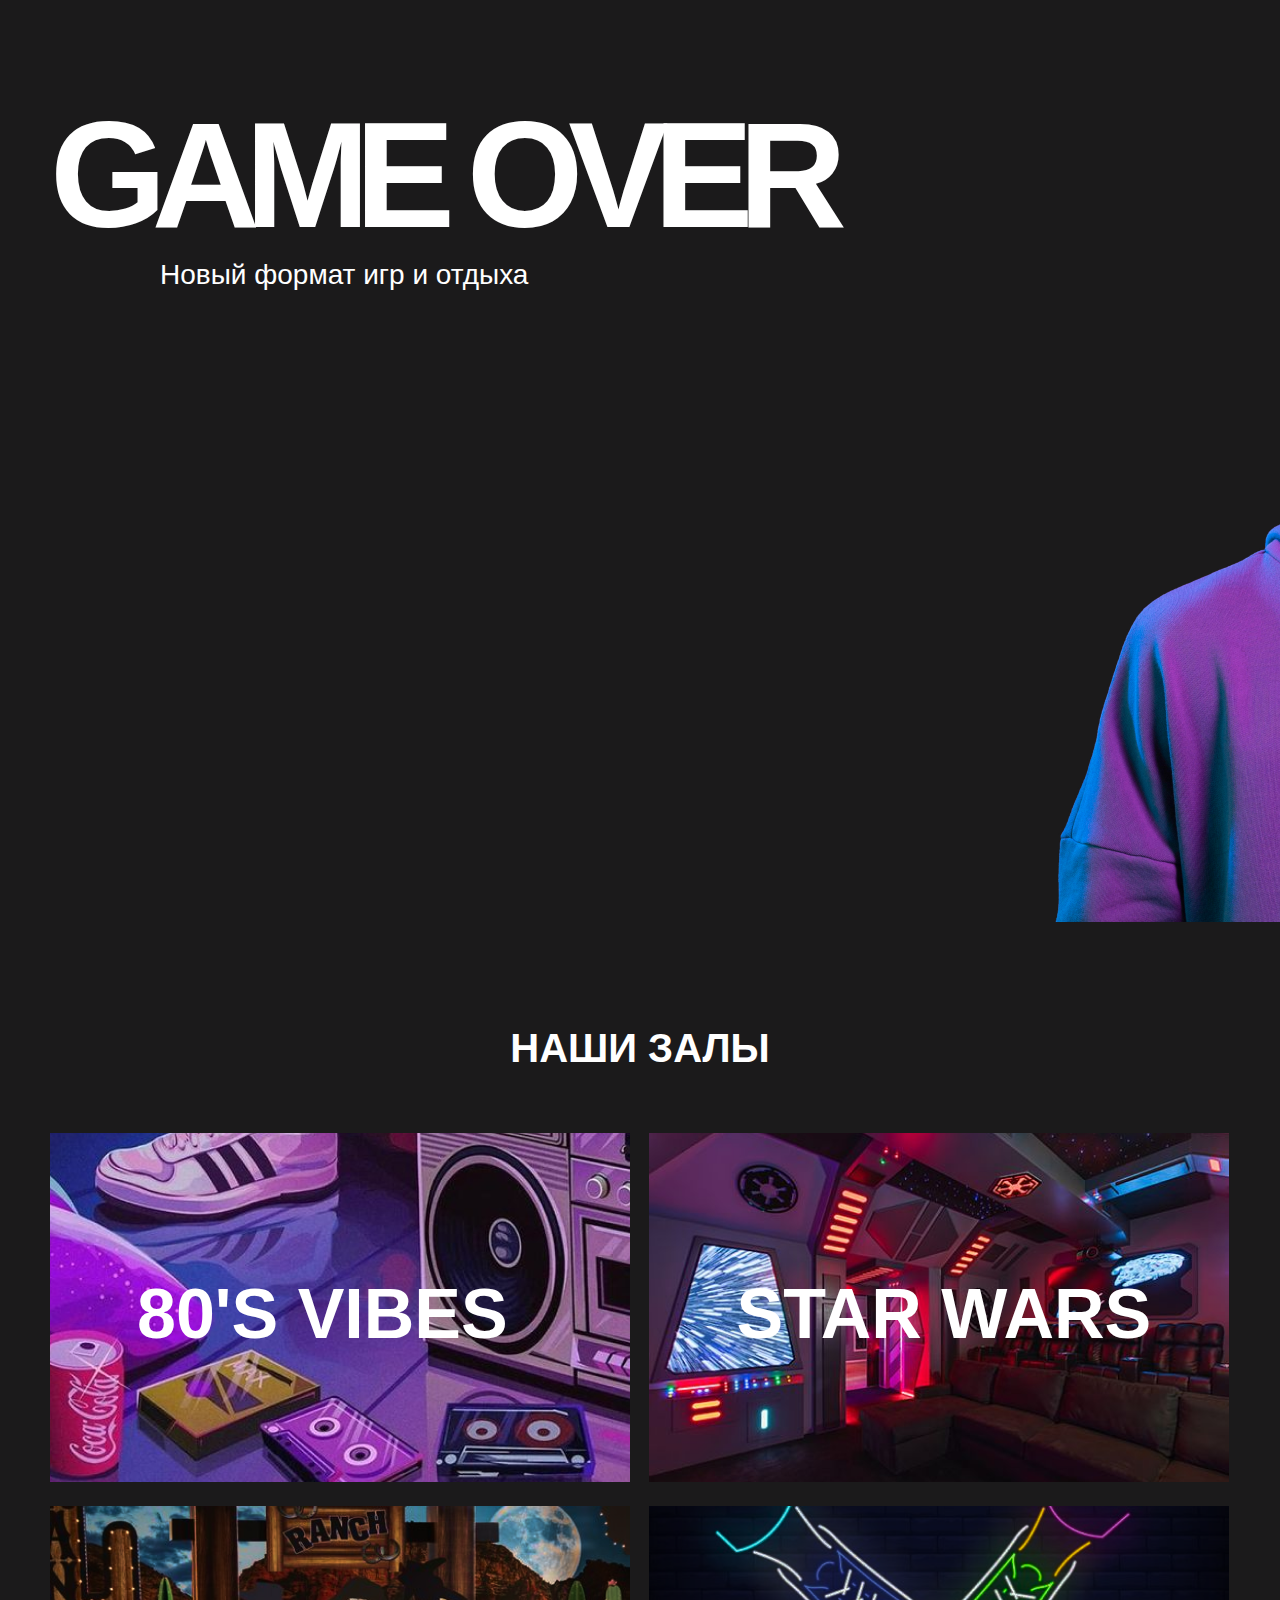
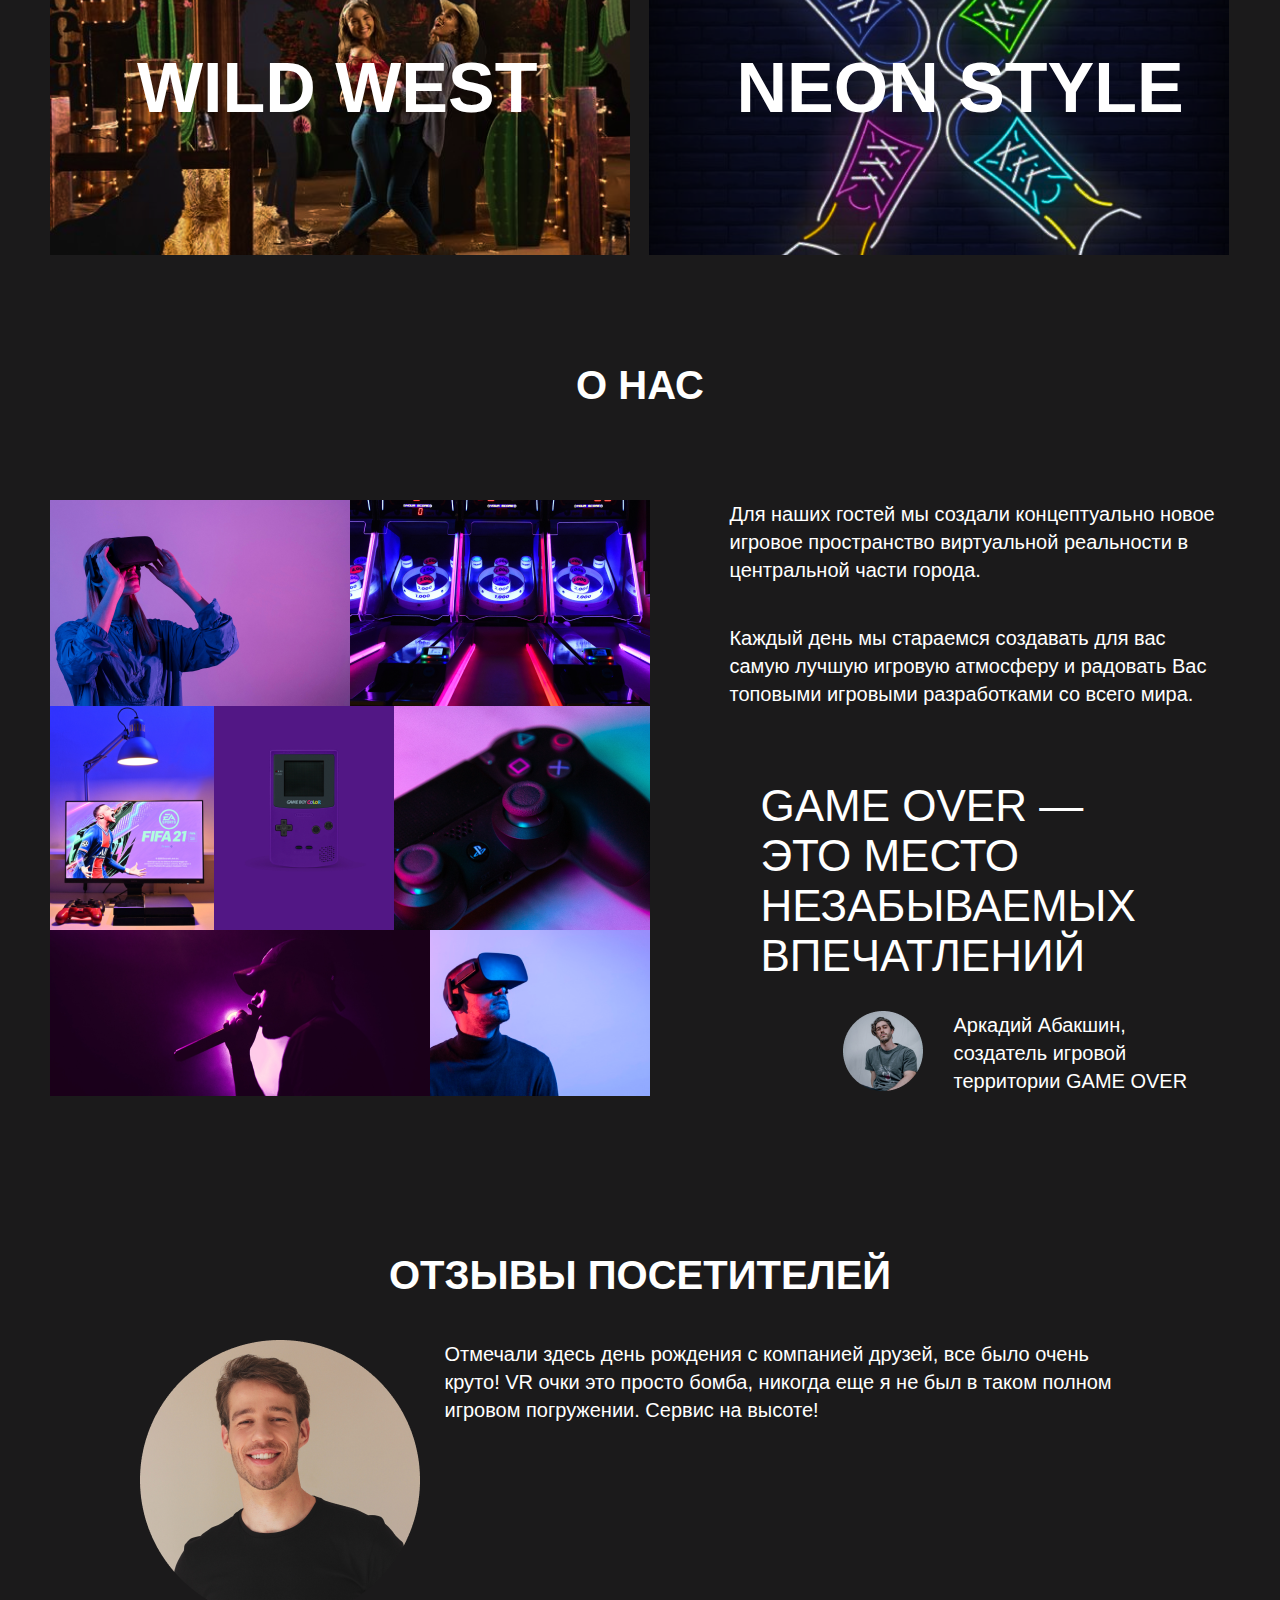
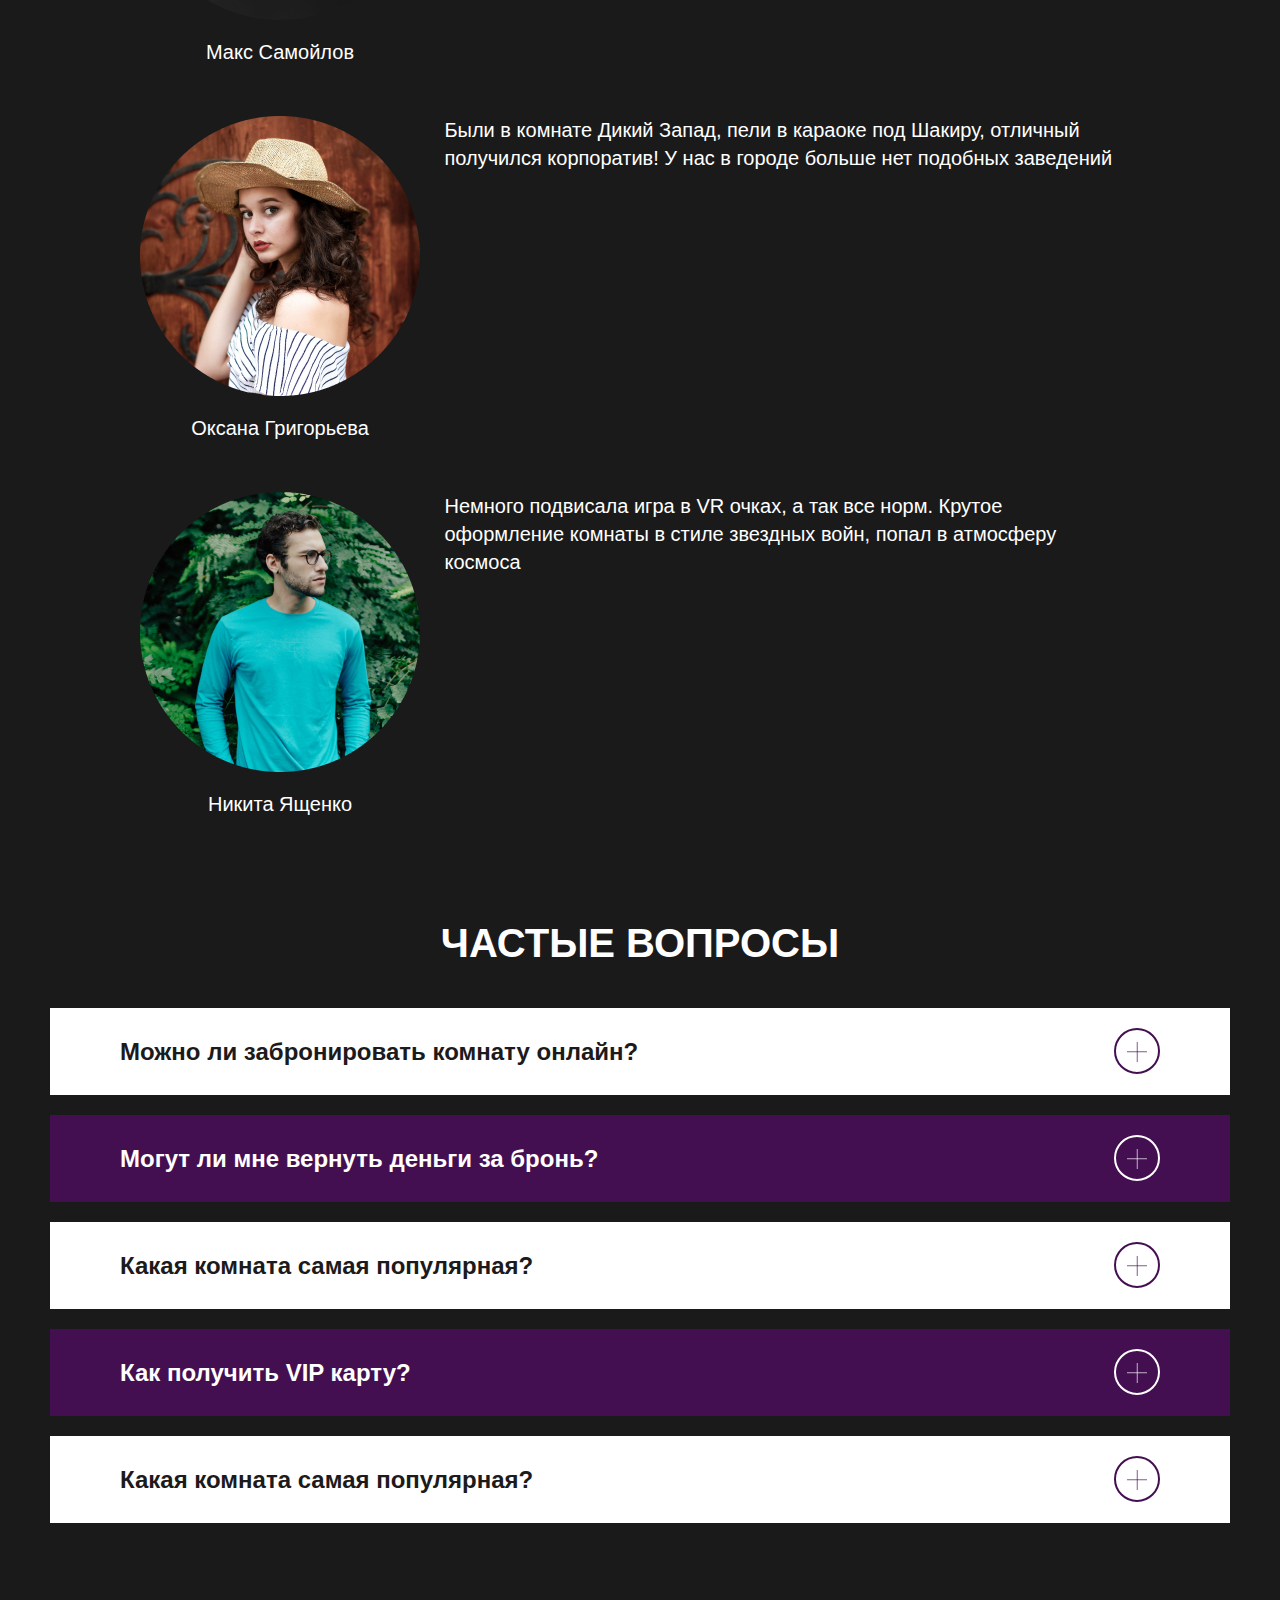
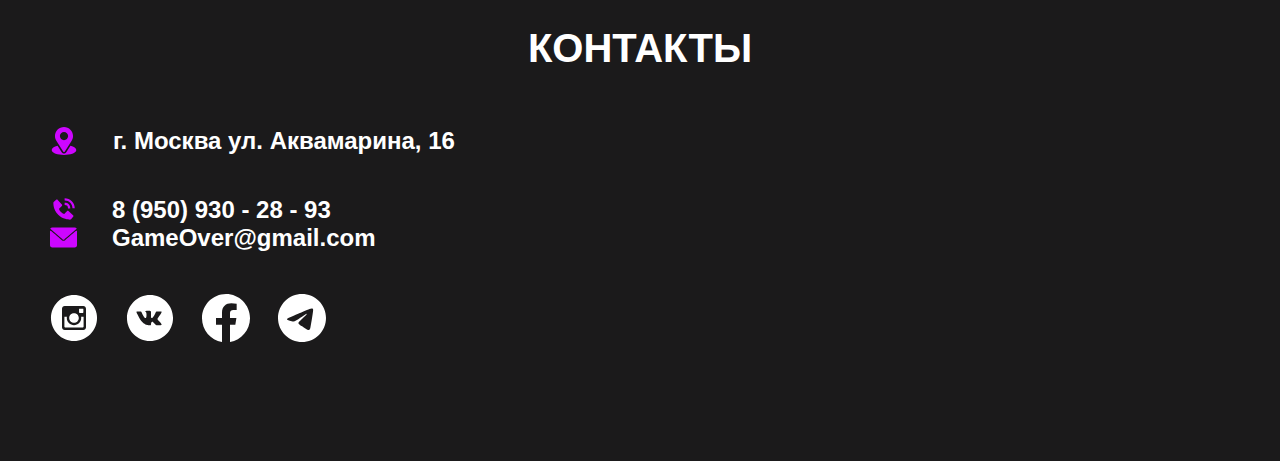
==== goo.html @ e6fe2f4a "init" ====
<!DOCTYPE html>
<html lang="ru">
<head>
  <meta charset="UTF-8">
  <title>GO</title>
  <link rel="icon" type="image/svg+xml" href="head/img/icon.svg">
  <link rel="stylesheet" href="style/style.css">
</head>
<body>
<main class="go">
  <section class="banner">
    <div class="container">

    <h1 class="banner__start-word">
      GAME OVER
    </h1>
    <p class="banner__text">
      Новый формат игр и отдыха
    </p>

    </div>
  </section>

  <section class="halls">
    <div class="container">

      <h2 class="halls__text">Наши залы</h2>

      <figure class="halls__block">
        <img class="halls__img" src="halls/img/halls1.png" alt="80's vibes">
        <figcaption class="halls__text-1">
          80's vibes
        </figcaption>
      </figure>

      <figure class="halls__block">
        <img class="halls__img" src="halls/img/halls2.png" alt="Star wars">
        <figcaption class="halls__text-2">
          Star wars
        </figcaption>
      </figure>

      <figure class="halls__block halls__block-3">
        <img class="halls__img" src="halls/img/halls3.png" alt="wild west">
        <figcaption class="halls__text-3">
          wild west
        </figcaption>
      </figure>

      <figure class="halls__block halls__block-4">
        <img class="halls__img" src="halls/img/halls4.png" alt="neon style">
        <figcaption class="halls__text-4">
          neon style
        </figcaption>
      </figure>

    </div>
  </section>

  <section class="about">
    <div class="container">

      <h2 class="about__start-word">О нас</h2>

      <section class="about__blocks">

        <div class="about__block about__block-1">
        </div>

        <div class="about__block about__block-2">
          <p class="about__text">
            <span>
              Для наших гостей мы создали концептуально новое игровое
              пространство виртуальной реальности
              в центральной части города.
            </span>
            <span>
              Каждый день мы стараемся создавать
              для вас самую лучшую игровую атмосферу
              и радовать Вас топовыми игровыми разработками
              со всего мира.
            </span></p>

          <p class="about__quote-1">"</p>
          <p class="about__heading">
            <span>
              GAME OVER —
            </span>
            <span>
              это место незабываемых впечатлений
            </span>
          </p>
          <p class="about__quote-2">"</p>

          <figure class="about__boss">
            <img class="about__img" src="/about/img/boss.png" alt="boss">
            <figcaption class="about__name-of-boss">
              <span>
                Аркадий Абакшин,
              </span>
              <span>
                создатель игровой
              </span>
              <span>
                территории GAME OVER
              </span>
            </figcaption>
          </figure>
        </div>
      </section>
    </div>
  </section>

  <section class="feedback">
    <div class="container">
      <h2 class="feedback__start-word">Отзывы посетителей</h2>

      <ul class="feedback__main-block">
        <li class="feedback__blocks">
          <figure class="feedback__block feedback__block-1 feedback__block-text ">
            <img class="feedback__img" src="feedback/img/1.png" alt="first person">
            <figcaption>
              Макс Самойлов
            </figcaption>
          </figure>

          <p class="feedback__block feedback__block-2">Отмечали здесь день рождения с компанией друзей, все было очень круто! VR очки это просто бомба, никогда еще я не был в таком полном игровом погружении. Сервис на высоте!</p>
        </li>

        <li class="feedback__blocks">
          <figure class="feedback__block feedback__block-1 feedback__block-text ">
            <img class="feedback__img" src="feedback/img/2.png" alt="first person">
            <figcaption>
              Оксана Григорьева
            </figcaption>
          </figure>

          <p class="feedback__block feedback__block-2">Были в комнате Дикий Запад, пели в караоке под Шакиру, отличный получился корпоратив! У нас в городе больше нет подобных заведений</p>
        </li>

        <li class="feedback__blocks">
          <figure class="feedback__block feedback__block-1 feedback__block-text ">
            <img class="feedback__img" src="feedback/img/3.png" alt="first person">
            <figcaption>
              Никита Ященко
            </figcaption>
          </figure>

          <p class="feedback__block feedback__block-2">Немного подвисала игра в VR очках, а так все норм. Крутое оформление комнаты в стиле звездных войн, попал в атмосферу космоса</p>
        </li>
    </ul>

    </div>
  </section>

  <section class="questions">
    <div class="container">

      <h2 class="questions__start-word">Частые вопросы</h2>

      <ul>
        <li class="questions__block questions__block-white">
          <p class="questions__text questions__text-white">Можно ли забронировать комнату онлайн?</p>
        </li>

        <li class="questions__block questions__block-purple">
          <p class="questions__text questions__text-purple">Могут ли мне вернуть деньги за бронь?</p>
        </li>

        <li class="questions__block questions__block-white">
          <p class="questions__text questions__text-white">Какая комната самая популярная?</p>
        </li>

        <li class="questions__block questions__block-purple">
          <p class="questions__text questions__text-purple">Как получить VIP карту?</p>
        </li>

        <li class="questions__block questions__block-white">
          <p class="questions__text questions__text-white">Какая комната самая популярная?</p>
        </li>
      </ul>

    </div>
  </section>

</main>

<footer>
  <section class="contacts">
    <div class="container">
      <h2 class="contacts__text">Контакты</h2>
      <ul class="contacts__block">
        <li class="contacts__block-adres">
          <p class="contacts__link contacts__link_adres contacts__link_p">
            г. Москва ул. Аквамарина, 16
          </p>
        </li>
        <li>
          <a class="contacts__link contacts__link_phone contacts__link_a" href = "tel:89509302893">
            8 (950) 930 - 28 - 93
          </a>
        </li>
        <li>
          <a class="contacts__link contacts__link_mail contacts__link_a" href = "mailto:gameover@gmail.com">
            GameOver@gmail.com
          </a>
        </li>
      </ul>

      <ul class="contacts__messagers">
        <li class="contacts__mes">
          <a class="contacts__link_inst" href="https://instagram.com">
          </a>
        </li>
        <li class="contacts__mes">
          <a class="contacts__link_vk" href="https://vk.com">
          </a>
        </li>
        <li class="contacts__mes">
          <a class="contacts__link_fb" href="https://facebook.com">
          </a>
        </li>
        <li class="contacts__mes">
          <a class="contacts__link_tg" href="https://telegram.com">
          </a>
        </li>
      </ul>
    </div>
  </section>
</footer>

</body>
</html>
---- style/style.css ----
@import "../style/global_style.css";
@import "../about/about.css";
@import "../banner/banner.css";
@import "../contacts/contacts.css";
@import "../halls/halls.css";
@import "../style/normalize.css";
@import "../head/head.css";
@import "../questions/questions.css";
@import "../feedback/feedback.css";

* {
  box-sizing: border-box;
}

blockquote {
  text-transform: uppercase;
}

span{
  display: block;
}
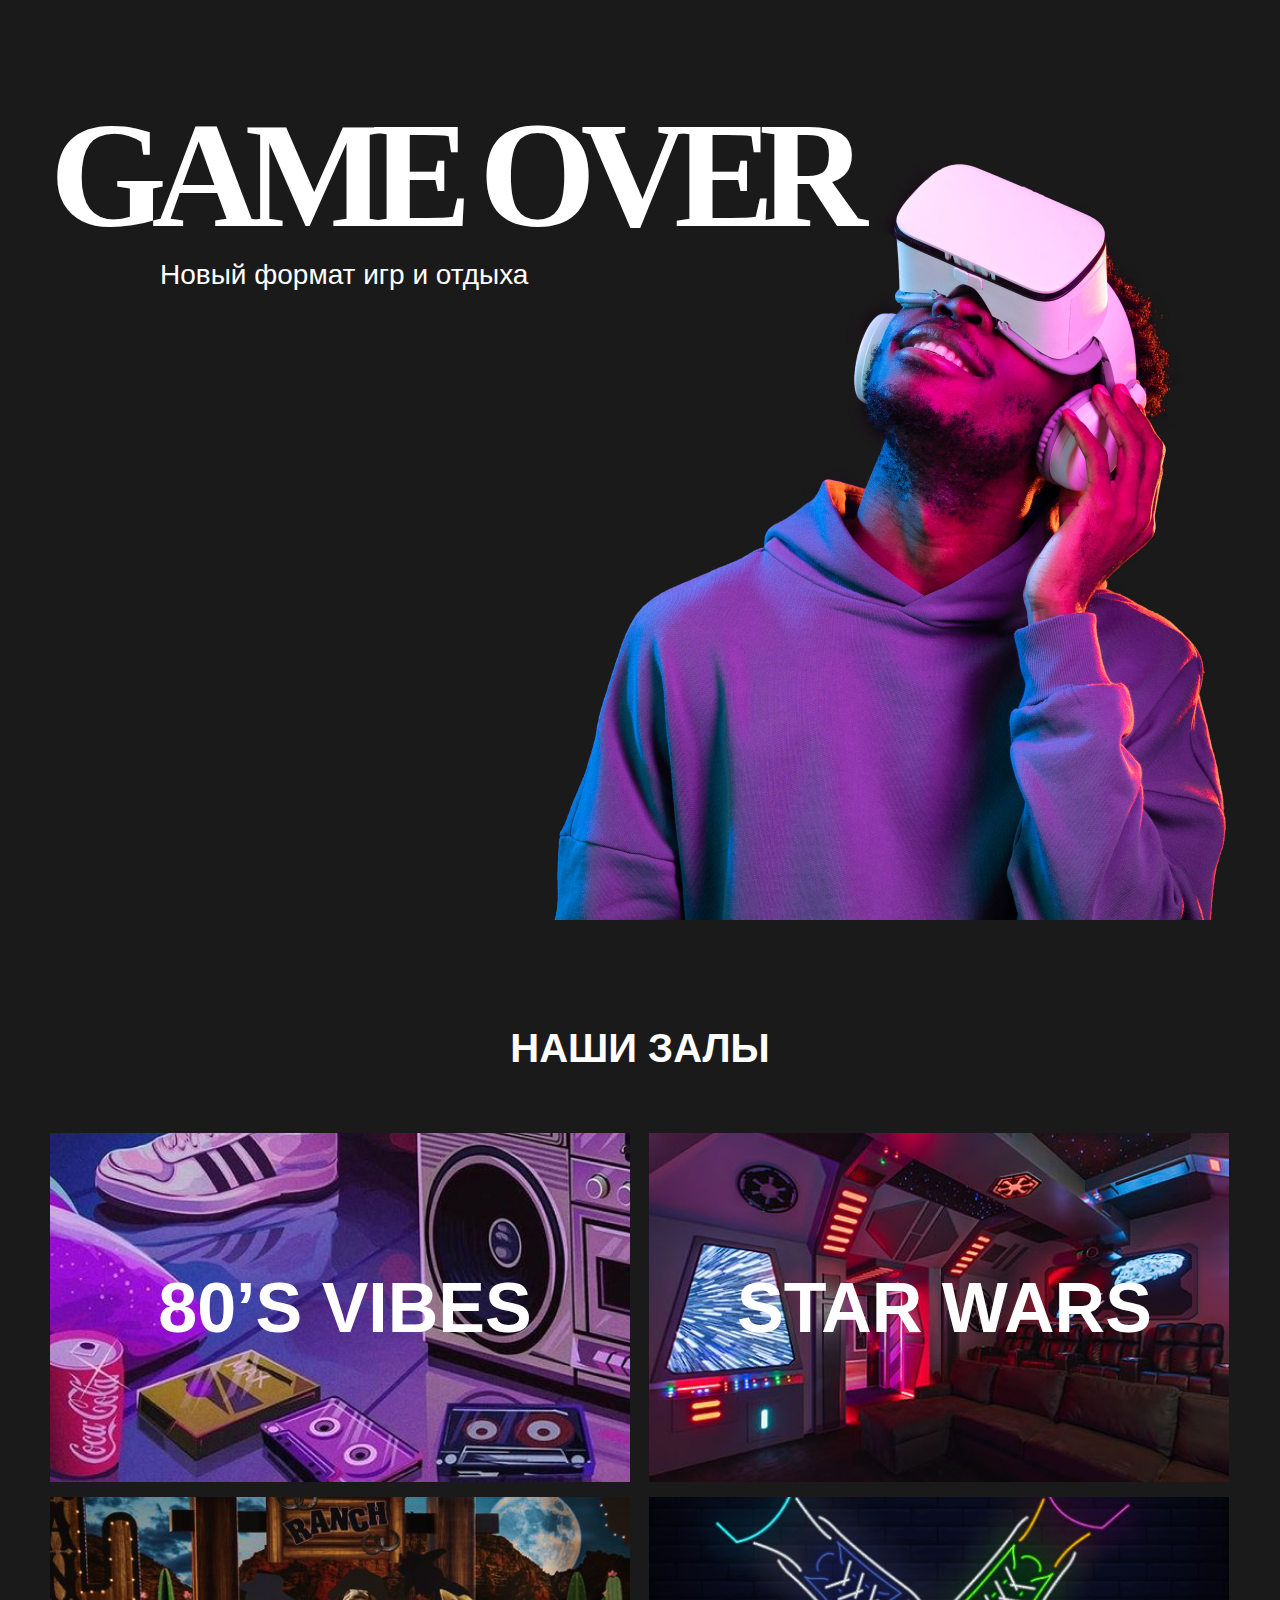
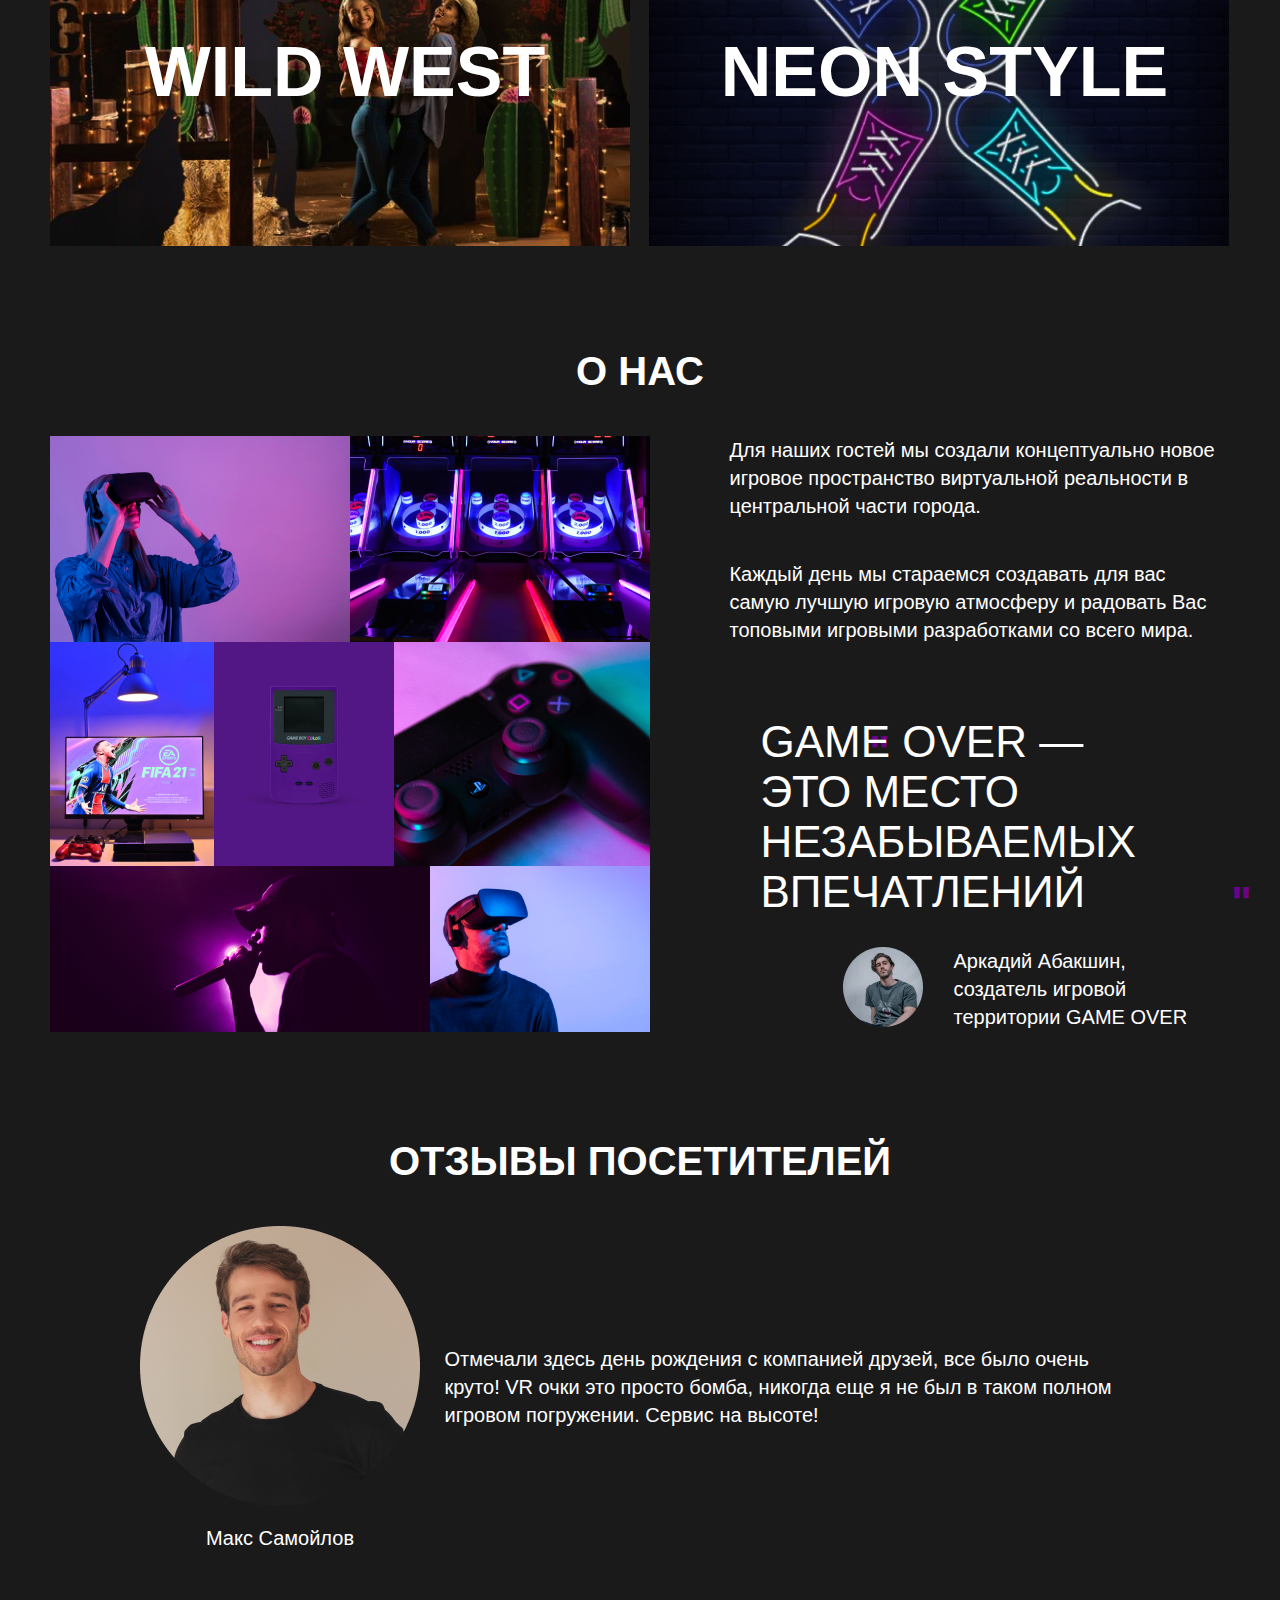
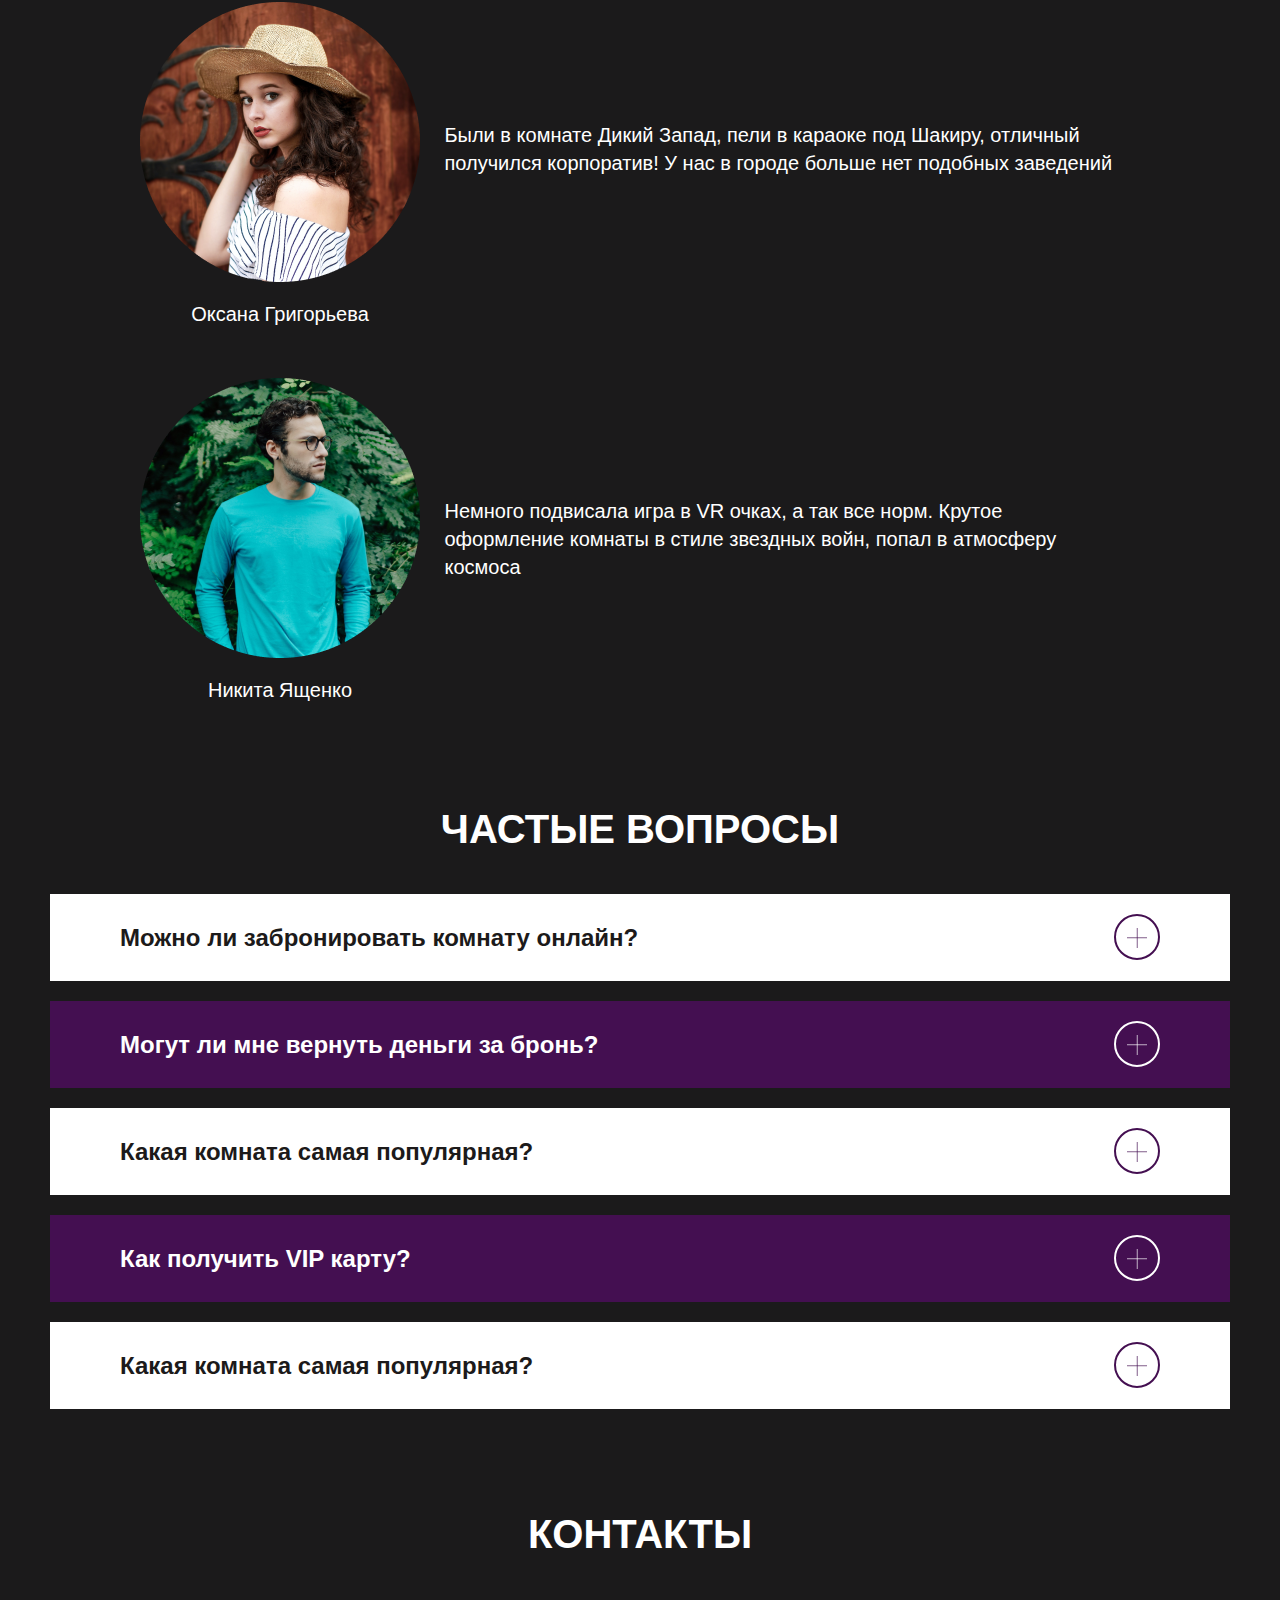
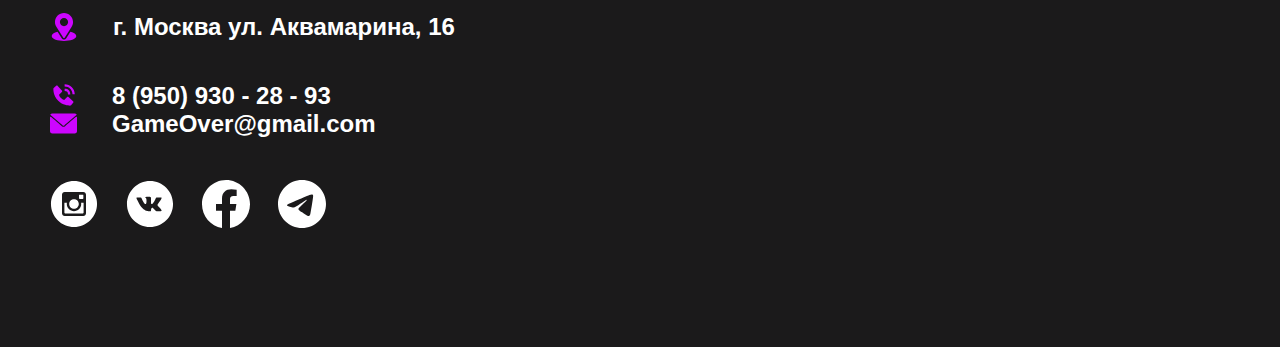
==== commit c7b99d41: "исправлены недочетыÑÐ" ====
--- a/goo.html
+++ b/goo.html
@@ -26,33 +26,21 @@
 
       <h2 class="halls__text">Наши залы</h2>
 
-      <figure class="halls__block">
-        <img class="halls__img" src="halls/img/halls1.png" alt="80's vibes">
-        <figcaption class="halls__text-1">
-          80's vibes
-        </figcaption>
-      </figure>
-
-      <figure class="halls__block">
-        <img class="halls__img" src="halls/img/halls2.png" alt="Star wars">
-        <figcaption class="halls__text-2">
-          Star wars
-        </figcaption>
-      </figure>
-
-      <figure class="halls__block halls__block-3">
-        <img class="halls__img" src="halls/img/halls3.png" alt="wild west">
-        <figcaption class="halls__text-3">
-          wild west
-        </figcaption>
-      </figure>
-
-      <figure class="halls__block halls__block-4">
-        <img class="halls__img" src="halls/img/halls4.png" alt="neon style">
-        <figcaption class="halls__text-4">
-          neon style
-        </figcaption>
-      </figure>
+        <div class="halls__block">
+          <p class="halls__block-text halls__block1 halls__bloc-uni">80’s vibes</p>
+        </div>
+
+        <div class="halls__block">
+          <p class="halls__block-text halls__bloc-uni halls__block2">Star wars</p>
+        </div>
+
+        <div class="halls__block">
+          <p class="halls__block-text halls__bloc-uni halls__block3">wild west</p>
+        </div>
+
+        <div class="halls__block">
+          <p class="halls__block-text halls__bloc-uni halls__block4">neon style</p>
+        </div>
 
     </div>
   </section>
@@ -61,8 +49,6 @@
     <div class="container">
 
       <h2 class="about__start-word">О нас</h2>
-
-      <section class="about__blocks">
 
         <div class="about__block about__block-1">
         </div>
@@ -82,32 +68,31 @@
             </span></p>
 
           <p class="about__quote-1">"</p>
-          <p class="about__heading">
-            <span>
+          <article class="about__heading">
+            <p>
               GAME OVER —
-            </span>
-            <span>
+            </p>
+            <p>
               это место незабываемых впечатлений
-            </span>
-          </p>
+            </p>
+          </article>
           <p class="about__quote-2">"</p>
 
           <figure class="about__boss">
             <img class="about__img" src="/about/img/boss.png" alt="boss">
             <figcaption class="about__name-of-boss">
-              <span>
+              <p>
                 Аркадий Абакшин,
-              </span>
-              <span>
+              </p>
+              <p>
                 создатель игровой
-              </span>
-              <span>
+              </p>
+              <p>
                 территории GAME OVER
-              </span>
-            </figcaption>
-          </figure>
-        </div>
-      </section>
+              </p>
+            </figcaption>
+          </figure>
+        </div>
     </div>
   </section>
 
